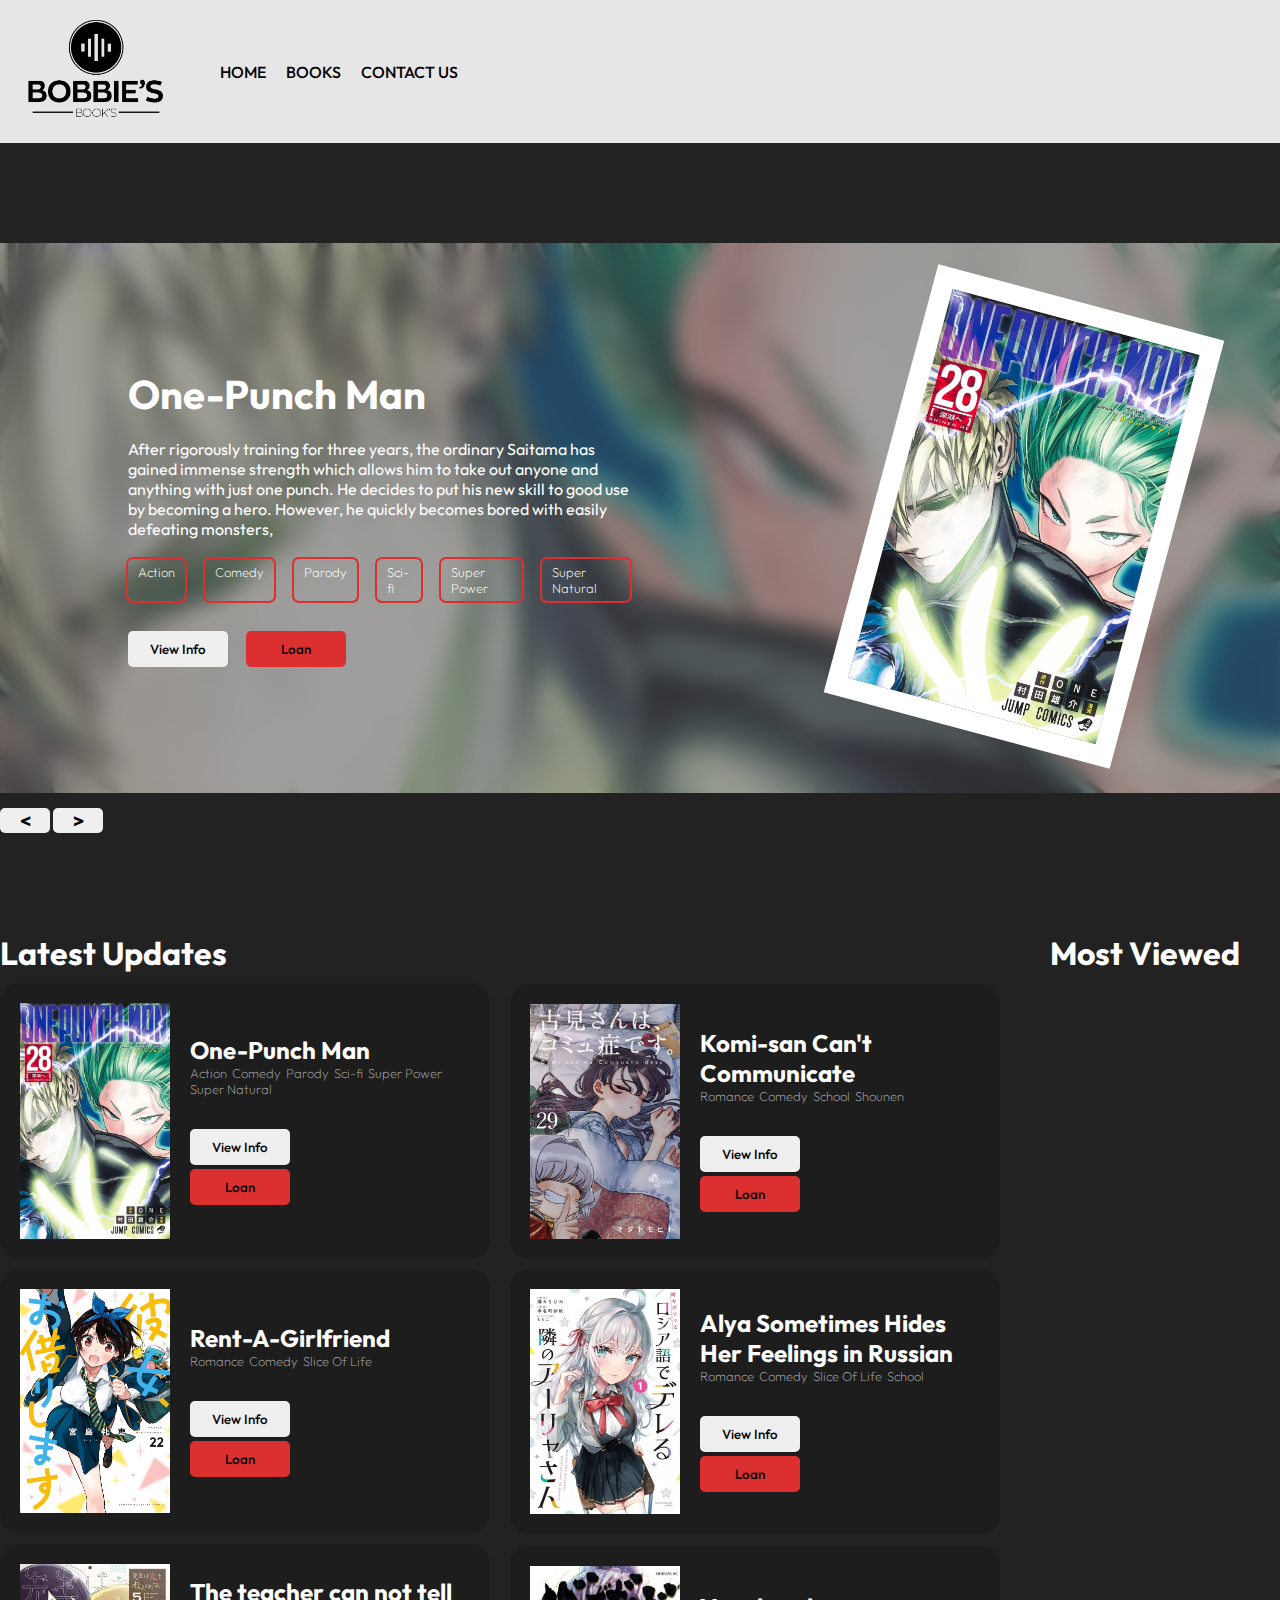
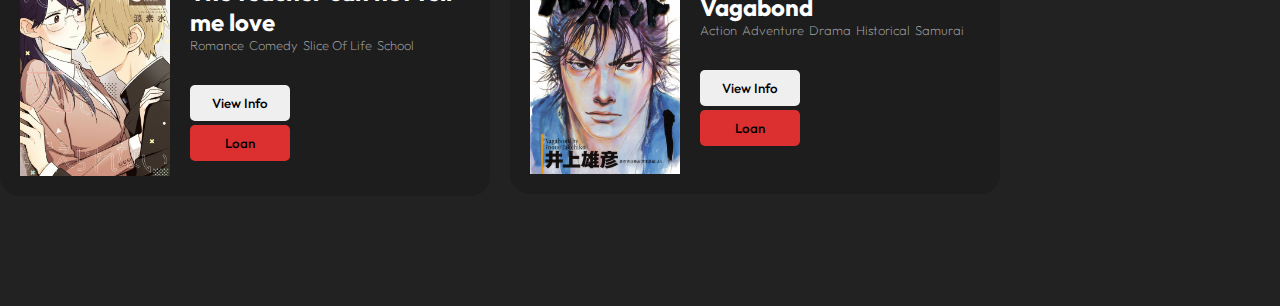
==== pages/index.html @ 61dedfcd "Mweheh3ew" ====
<!DOCTYPE html>
<html lang="en">
	<head>
		<meta charset="UTF-8" />
		<meta name="viewport" content="width=device-width, initial-scale=1.0" />
		<link rel="stylesheet" href="../css/general.css" />
		<link rel="stylesheet" href="../css/styles.css" />

		<title>Bobbie's Book's</title>
	</head>
	<body>
		<nav class="navbar">
			<div class="wrapper">
				<div class="nav__content">
					<div class="logo">
						<a href="">
							<img src="../Public/Images/Logo.png" alt="" />
						</a>
					</div>
					<ul class="nav__links">
						<li class="nav__link"><a href="">HOME</a></li>
						<li class="nav__link"><a href="">BOOKS</a></li>
						<li class="nav__link"><a href="">CONTACT US</a></li>
					</ul>
				</div>
			</div>
		</nav>

		<section class="banner container">
			<div class="wrapper">
				<div class="banner__content">
					<div class="preview">
						<div class="banner__book__desc">
							<h1></h1>
							<p></p>
							<ul class="tags">
								<li class="tag"></li>
								<li class="tag">y</li>
								<li class="tag"></li>
								<li class="tag"></li>
								<li class="tag"></li>
								<li class="tag"></li>
							</ul>
							<a class="id__link" href=""
								><button class="preview__button">View Info</button></a
							>
							<a href=""><button class="preview__button loan">Loan</button></a>
						</div>
						<div class="banner__img">
							<img src="../Public/Images/OPM.jpg" alt="" />
						</div>
					</div>
				</div>
				<div class="buttons">
					<button id="prevButton"><</button>
					<button id="nextButton">></button>
				</div>
			</div>
		</section>

		<section class="main container">
			<div class="wrapper">
				<div class="main__content">
					<div class="latest__update">
						<div class="latest__header">
							<h1>Latest Updates</h1>
						</div>
						<div class="book__container"></div>
					</div>
					<div class="most__viewed">
						<div class="viewed__header">
							<h1>Most Viewed</h1>
						</div>
					</div>
				</div>
			</div>
		</section>
		<script src="../script/script.js"></script>
		<script src="../script/books.js"></script>
	</body>
</html>
---- css/general.css ----
@import url("https://fonts.googleapis.com/css2?family=Outfit:wght@100;200;300;400;500;700;900&display=swap");

*,
*::after,
*::before {
	margin: 0;
	padding: 0;
	box-sizing: 0;
	font-family: "Outfit";
	font-weight: 400;
}

html {
	scroll-behavior: smooth;
	background-color: rgb(34, 34, 34);
}

img {
	width: 100%;
}

nav {
	background-color: rgb(230, 230, 230);
	padding: 20px;
}

a {
	text-decoration: none;
	color: black;
	font-weight: 500;
	transition: all 0.2s ease;
	text-decoration: underline 2px solid transparent;
}

a:hover {
	text-decoration: underline 2px solid rgb(220, 48, 48);
}

.container {
	max-width: 1920px;
	height: 100%;
	margin: 0 auto;
}

.wrapper {
	max-width: 1620px;
	height: 100%;
	margin: 0 auto;
}

.nav__content {
	display: flex;
	align-items: center;
}

.logo {
	max-width: 150px;
	margin-right: 50px;
}

.logo img {
	width: 100%;
}

.nav__links {
	list-style: none;
	display: flex;
}

.nav__link {
	margin-right: 20px;
	font-size: 16px;
}
---- css/styles.css ----
.banner {
	margin-top: 100px;
}

.preview {
	position: relative;
	display: flex;
	align-items: center;
	justify-content: space-around;
	overflow: hidden;
	height: 550px;
	background-size: cover;
	background-position: center center;
	position: relative;
}

.preview::before {
	content: "";
	position: absolute;
	top: 0;
	left: 0;
	width: 100%;
	height: 100%;
	background-image: inherit;
	background-size: cover;
	background-position: center center;
	filter: blur(10px);
	z-index: 1;
}

.preview::after {
	content: "";
	position: absolute;
	top: 0;
	left: 0;
	width: 100%;
	height: 100%;
	background-color: rgba(
		69,
		69,
		69,
		0.512
	); /* Adjust the color and opacity as needed */

	z-index: 1;
}

.banner__img {
	max-width: 20%;
	z-index: 2;
}

.banner__img img {
	width: 100%;
	rotate: 15deg;
	outline: 20px solid white;
	z-index: 1;
}

.banner__book__desc {
	position: relative;
	max-width: 40%;
	color: white;
	z-index: 2;
}

.banner__book__desc h1 {
	font-size: 40px;
	margin-bottom: 20px;
	font-weight: 700;
}

.banner__book__desc p {
	font-size: 16px;
	margin-bottom: 20px;
}

.tags {
	display: flex;
	list-style: none;
}

.tag {
	margin: 0px 10px;
	outline: 2px solid rgb(220, 48, 48);
	padding: 5px 10px;
	border-radius: 5px;
	font-weight: 200;
	font-size: 13px;
}

.tag:first-child {
	margin-left: 0px;
}

.preview__button {
	margin-top: 30px;
	margin-right: 15px;
	border: none;
	padding: 10px 20px;
	width: 100px;
	cursor: pointer;
	border-radius: 5px;
	font-weight: 500;
}

.loan {
	background-color: rgb(220, 48, 48);
}

.buttons button {
	font-size: 20px;
	font-weight: 700;
	width: 50px;
	border-radius: 5px;
	text-align: center;
	border: none;
}

.buttons button {
	margin-top: 15px;
	transition: all 0.2s ease-in-out;
	cursor: pointer;
}

.buttons button:hover {
	background-color: rgb(220, 48, 48);
}

.main {
	margin: 100px 0;
}

.main__content {
	display: flex;
}

.latest__update {
	width: 1000px;
	margin-right: 50px;
}

.latest__header h1 {
	color: white;
	font-weight: 700;
	font-size: 32px;
	margin-bottom: 10px;
}

.book__container {
	display: flex;
	flex-wrap: wrap;
	align-items: center;
	justify-content: space-between;
}
.book__box {
	display: flex;
	align-items: center;
	justify-content: center;
	background-color: rgb(29, 29, 29);
	padding: 20px;
	border-radius: 20px;
	color: white;
	margin-bottom: 10px;
	width: 450px;
	justify-content: flex-start;
}

.book__box li {
	outline: none;
	padding: 0;
	margin: 0;
	margin-right: 5px;
	color: rgb(167, 167, 167);
}

.book__desc h2 {
	font-weight: 700;
}

.book__box ul {
	display: flex;
	flex-wrap: wrap;
}

.book__box img {
	max-width: 150px;
	margin-right: 20px;
}

.book__button {
	display: flex;
	flex-direction: column;
	margin-top: 30px;
}

.book__button button {
	margin: 2px 0;
}

.viewed__header h1 {
	color: white;
	font-weight: 700;
	font-size: 32px;
	margin-bottom: 10px;
}

.book__content {
	display: flex;
	align-items: center;
	justify-content: center;
	color: white;
	margin: 80px 0;
	background-color: rgb(29, 29, 29);
	padding: 30px;
	border-radius: 10px;
}

.book__content img {
	max-width: 450px;
	margin-right: 20px;
}

.book__text {
	max-width: 500px;
}

.book__text h2 {
	font-weight: 700;
	font-size: 50px;
	margin-bottom: 5px;
}

.book__text ul {
	list-style: none;
	display: flex;
	margin-bottom: 20px;
}

.book__text li {
	margin-right: 10px;
	color: rgb(195, 193, 193);
	font-weight: 200;
	font-style: italic;
}

.book__text li:last-child {
	margin-right: 0px;
}

.book__text p {
	font-weight: 300;
}
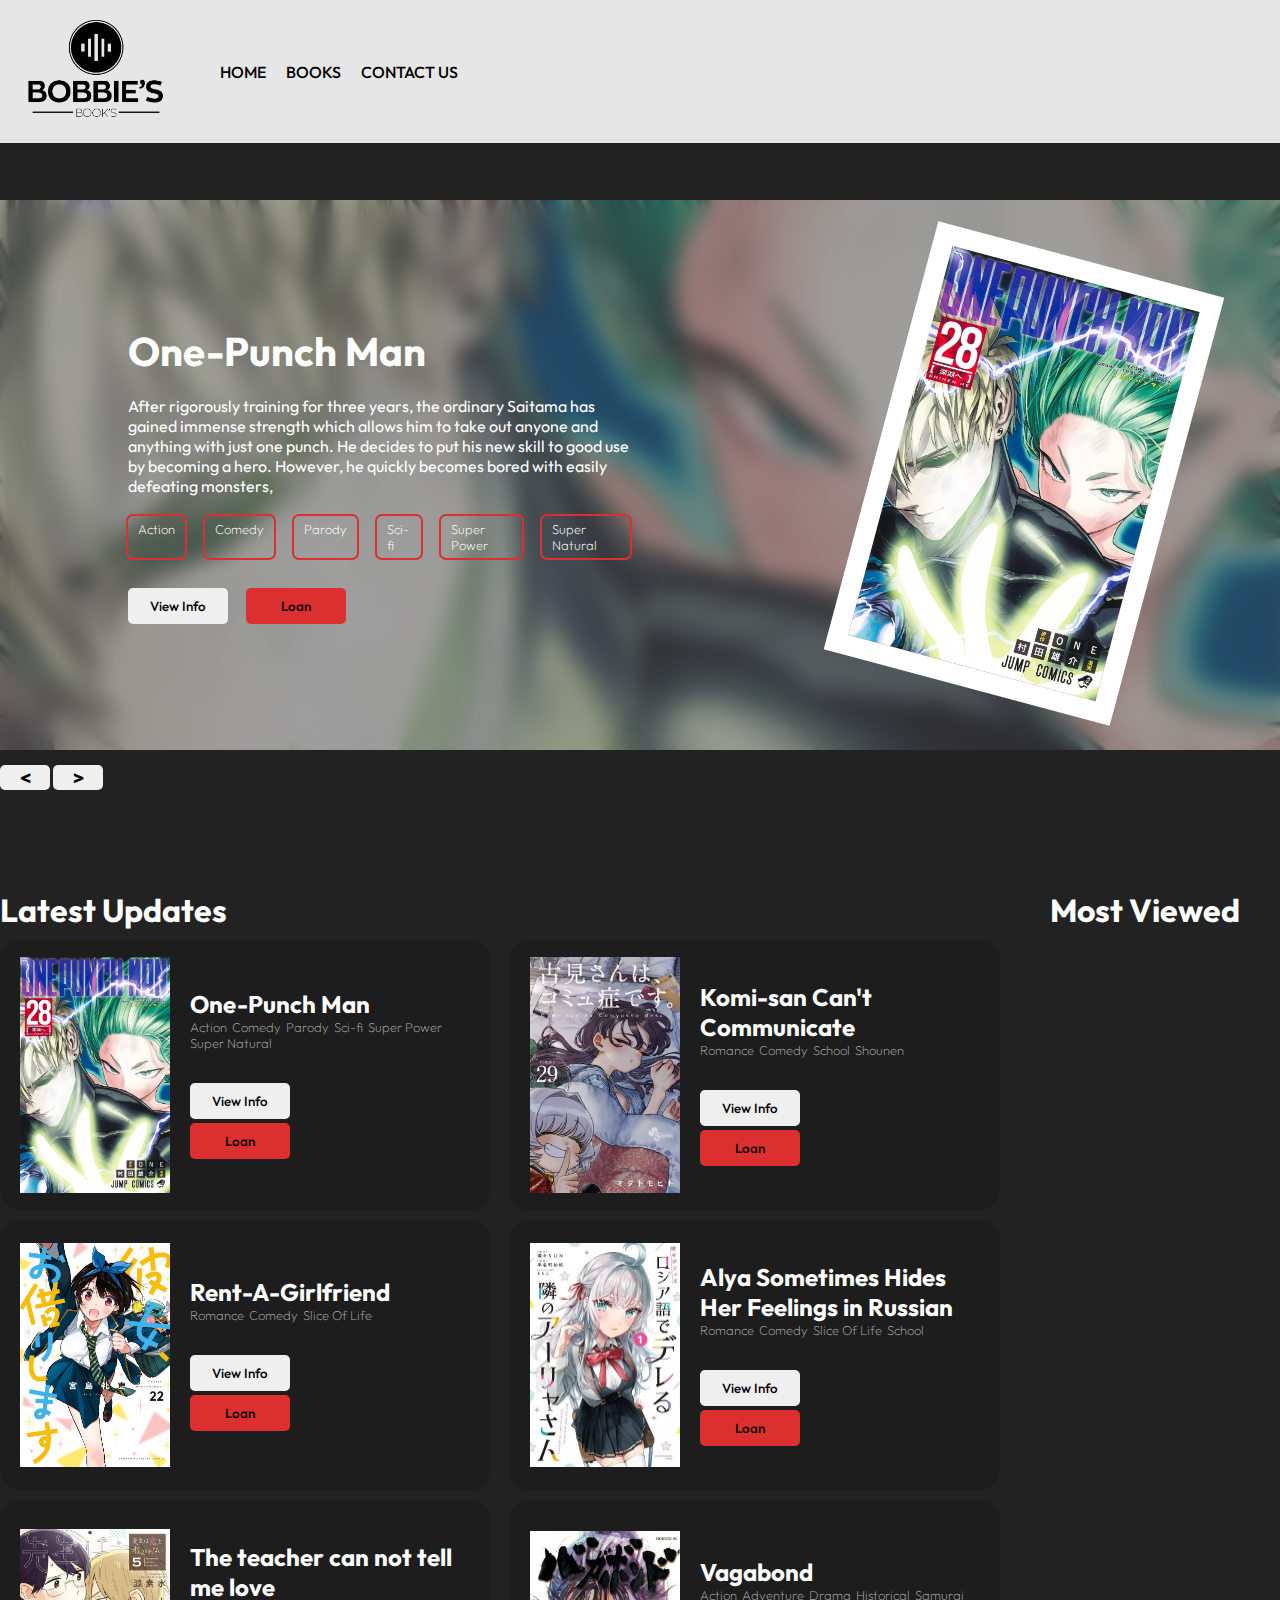
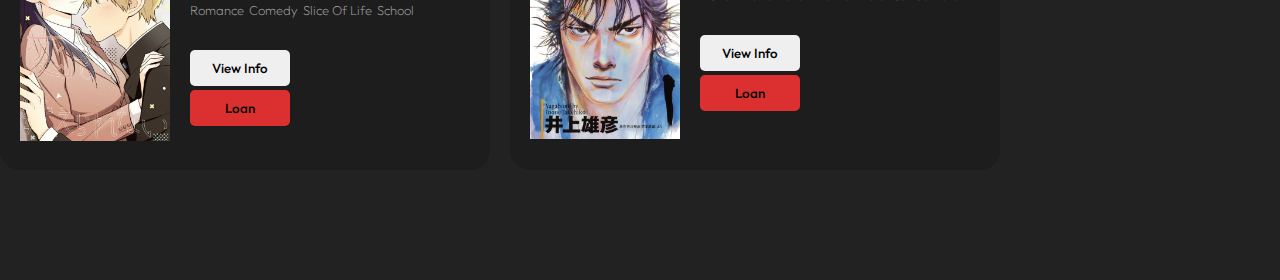
==== commit fc00f6ae: "asdasd" ====
--- a/pages/index.html
+++ b/pages/index.html
@@ -19,7 +19,7 @@
 					</div>
 					<ul class="nav__links">
 						<li class="nav__link"><a href="">HOME</a></li>
-						<li class="nav__link"><a href="">BOOKS</a></li>
+						<li class="nav__link"><a href="#books">BOOKS</a></li>
 						<li class="nav__link"><a href="">CONTACT US</a></li>
 					</ul>
 				</div>
@@ -61,7 +61,7 @@
 		<section class="main container">
 			<div class="wrapper">
 				<div class="main__content">
-					<div class="latest__update">
+					<div class="latest__update" id="books">
 						<div class="latest__header">
 							<h1>Latest Updates</h1>
 						</div>
--- a/css/general.css
+++ b/css/general.css
@@ -22,6 +22,11 @@
 nav {
 	background-color: rgb(230, 230, 230);
 	padding: 20px;
+	position: fixed;
+	z-index: 1000;
+	top: 0;
+	left: 0;
+	width: 100%;
 }
 
 a {
--- a/css/styles.css
+++ b/css/styles.css
@@ -1,5 +1,5 @@
 .banner {
-	margin-top: 100px;
+	margin-top: 200px;
 }
 
 .preview {
@@ -12,6 +12,7 @@
 	background-size: cover;
 	background-position: center center;
 	position: relative;
+	transition: background-image 0.5s ease-in-out;
 }
 
 .preview::before {
@@ -48,6 +49,7 @@
 .banner__img {
 	max-width: 20%;
 	z-index: 2;
+	transition: transform 0.5s ease, opacity 0.5s ease;
 }
 
 .banner__img img {
@@ -102,10 +104,26 @@
 	cursor: pointer;
 	border-radius: 5px;
 	font-weight: 500;
+	outline: 2px solid transparent;
+	transition: all 0.3s ease;
+}
+
+.preview__button:hover {
+	background-color: transparent;
+	outline: 2px solid white;
+	color: white;
 }
 
 .loan {
 	background-color: rgb(220, 48, 48);
+	outline: 2px solid transparent;
+	transition: all 0.3s ease;
+}
+
+.loan:hover {
+	background-color: transparent;
+	outline: 2px solid rgb(220, 48, 48);
+	color: rgb(220, 48, 48);
 }
 
 .buttons button {
@@ -163,6 +181,7 @@
 	color: white;
 	margin-bottom: 10px;
 	width: 450px;
+	height: 230px;
 	justify-content: flex-start;
 }
 
@@ -251,3 +270,7 @@
 .book__text p {
 	font-weight: 300;
 }
+
+.book {
+	margin-top: 200px;
+}
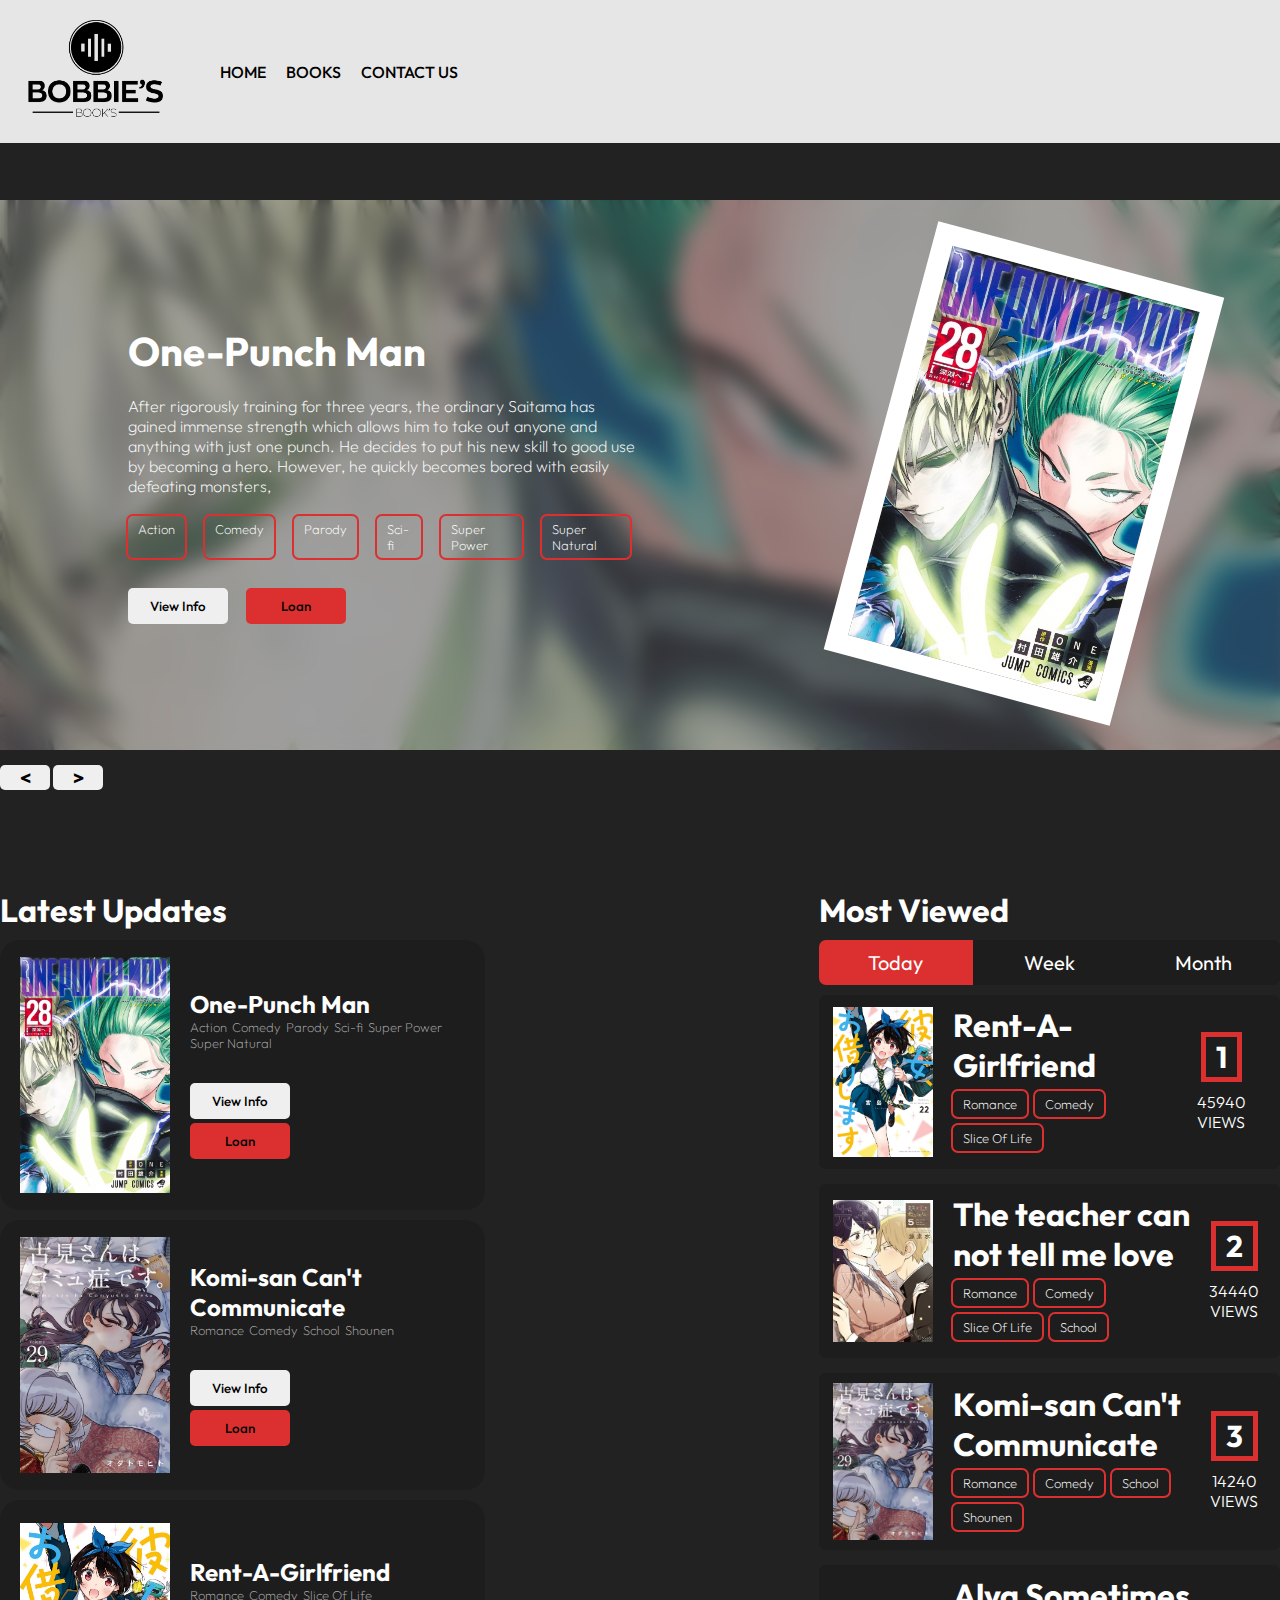
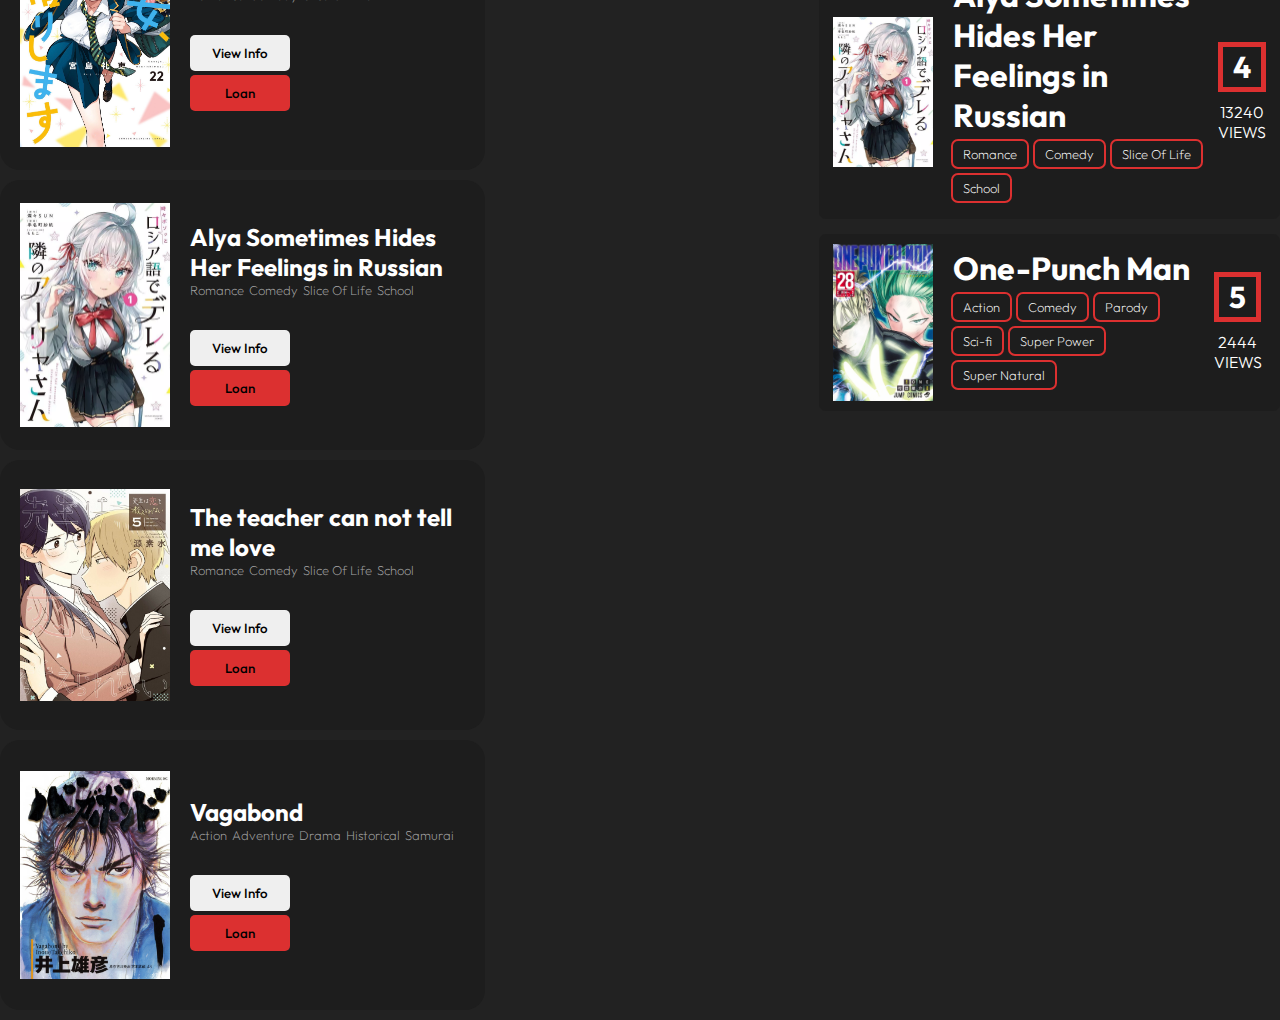
==== commit 608ce7e5: "asd" ====
--- a/pages/index.html
+++ b/pages/index.html
@@ -1,81 +1,105 @@
 <!DOCTYPE html>
 <html lang="en">
-	<head>
-		<meta charset="UTF-8" />
-		<meta name="viewport" content="width=device-width, initial-scale=1.0" />
-		<link rel="stylesheet" href="../css/general.css" />
-		<link rel="stylesheet" href="../css/styles.css" />
+  <head>
+    <meta charset="UTF-8" />
+    <meta name="viewport" content="width=device-width, initial-scale=1.0" />
+    <link rel="stylesheet" href="../css/general.css" />
+    <link rel="stylesheet" href="../css/styles.css" />
 
-		<title>Bobbie's Book's</title>
-	</head>
-	<body>
-		<nav class="navbar">
-			<div class="wrapper">
-				<div class="nav__content">
-					<div class="logo">
-						<a href="">
-							<img src="../Public/Images/Logo.png" alt="" />
-						</a>
-					</div>
-					<ul class="nav__links">
-						<li class="nav__link"><a href="">HOME</a></li>
-						<li class="nav__link"><a href="#books">BOOKS</a></li>
-						<li class="nav__link"><a href="">CONTACT US</a></li>
-					</ul>
-				</div>
-			</div>
-		</nav>
+    <title>Bobbie's Book's</title>
+  </head>
+  <body>
+    <nav class="navbar">
+      <div class="wrapper">
+        <div class="nav__content">
+          <div class="logo">
+            <a href="">
+              <img src="../Public/Images/Logo.png" alt="" />
+            </a>
+          </div>
+          <ul class="nav__links">
+            <li class="nav__link"><a href="">HOME</a></li>
+            <li class="nav__link"><a href="#books">BOOKS</a></li>
+            <li class="nav__link"><a href="">CONTACT US</a></li>
+          </ul>
+        </div>
+      </div>
+    </nav>
 
-		<section class="banner container">
-			<div class="wrapper">
-				<div class="banner__content">
-					<div class="preview">
-						<div class="banner__book__desc">
-							<h1></h1>
-							<p></p>
-							<ul class="tags">
-								<li class="tag"></li>
-								<li class="tag">y</li>
-								<li class="tag"></li>
-								<li class="tag"></li>
-								<li class="tag"></li>
-								<li class="tag"></li>
-							</ul>
-							<a class="id__link" href=""
-								><button class="preview__button">View Info</button></a
-							>
-							<a href=""><button class="preview__button loan">Loan</button></a>
-						</div>
-						<div class="banner__img">
-							<img src="../Public/Images/OPM.jpg" alt="" />
-						</div>
-					</div>
-				</div>
-				<div class="buttons">
-					<button id="prevButton"><</button>
-					<button id="nextButton">></button>
-				</div>
-			</div>
-		</section>
+    <section class="banner container">
+      <div class="wrapper">
+        <div class="banner__content">
+          <div class="preview">
+            <div class="banner__book__desc">
+              <h1></h1>
+              <p></p>
+              <ul class="tags">
+                <li class="tag"></li>
+                <li class="tag">y</li>
+                <li class="tag"></li>
+                <li class="tag"></li>
+                <li class="tag"></li>
+                <li class="tag"></li>
+              </ul>
+              <a class="id__link" href=""
+                ><button class="preview__button">View Info</button></a
+              >
+              <a href=""><button class="preview__button loan">Loan</button></a>
+            </div>
+            <div class="banner__img">
+              <img src="../Public/Images/OPM.jpg" alt="" />
+            </div>
+          </div>
+        </div>
+        <div class="buttons">
+          <button id="prevButton"><</button>
+          <button id="nextButton">></button>
+        </div>
+      </div>
+    </section>
 
-		<section class="main container">
-			<div class="wrapper">
-				<div class="main__content">
-					<div class="latest__update" id="books">
-						<div class="latest__header">
-							<h1>Latest Updates</h1>
-						</div>
-						<div class="book__container"></div>
-					</div>
-					<div class="most__viewed">
-						<div class="viewed__header">
-							<h1>Most Viewed</h1>
-						</div>
-					</div>
-				</div>
-			</div>
-		</section>
-		<script src="../script/script.js"></script>
-		<script src="../script/books.js"></script>
-	</body>
+    <section class="main container">
+      <div class="wrapper">
+        <div class="main__content">
+          <div class="latest__update" id="books">
+            <div class="latest__header">
+              <h1>Latest Updates</h1>
+            </div>
+            <div class="book__container"></div>
+          </div>
+          <div class="most__viewed">
+            <div class="viewed__header">
+              <h1>Most Viewed</h1>
+            </div>
+            <div class="tab">
+              <button class="tablinks active">Today</button>
+              <button class="tablinks">Week</button>
+              <button class="tablinks">Month</button>
+            </div>
+            <div class="most__viewed__container">
+              <div class="most__viewed__box">
+                <div class="most__viewed__book">
+                  <img src="../Public/Images/OPM.jpg" alt="" />
+                  <div class="most__viewed__desc">
+                    <h1>One-Punch Man</h1>
+                    <ul class="tags">
+                      <li class="tag">Action</li>
+                      <li class="tag">Comedy</li>
+                      <li class="tag">Super Power</li>
+                    </ul>
+                  </div>
+                </div>
+                <div class="most__viewed__ranking">
+                  <h3>1</h3>
+                  <p>20,440 VIEWS</p>
+                </div>
+              </div>
+            </div>
+          </div>
+        </div>
+      </div>
+    </section>
+    <script src="../script/script.js"></script>
+    <script src="../script/books.js"></script>
+  </body>
 </html>
--- a/css/styles.css
+++ b/css/styles.css
@@ -1,276 +1,371 @@
 .banner {
-	margin-top: 200px;
+  margin-top: 200px;
 }
 
 .preview {
-	position: relative;
-	display: flex;
-	align-items: center;
-	justify-content: space-around;
-	overflow: hidden;
-	height: 550px;
-	background-size: cover;
-	background-position: center center;
-	position: relative;
-	transition: background-image 0.5s ease-in-out;
+  position: relative;
+  display: flex;
+  align-items: center;
+  justify-content: space-around;
+  overflow: hidden;
+  height: 550px;
+  background-size: cover;
+  background-position: center center;
+  position: relative;
+  transition: background-image 0.5s ease-in-out;
 }
 
 .preview::before {
-	content: "";
-	position: absolute;
-	top: 0;
-	left: 0;
-	width: 100%;
-	height: 100%;
-	background-image: inherit;
-	background-size: cover;
-	background-position: center center;
-	filter: blur(10px);
-	z-index: 1;
+  content: "";
+  position: absolute;
+  top: 0;
+  left: 0;
+  width: 100%;
+  height: 100%;
+  background-image: inherit;
+  background-size: cover;
+  background-position: center center;
+  filter: blur(10px);
+  z-index: 1;
 }
 
 .preview::after {
-	content: "";
-	position: absolute;
-	top: 0;
-	left: 0;
-	width: 100%;
-	height: 100%;
-	background-color: rgba(
-		69,
-		69,
-		69,
-		0.512
-	); /* Adjust the color and opacity as needed */
-
-	z-index: 1;
+  content: "";
+  position: absolute;
+  top: 0;
+  left: 0;
+  width: 100%;
+  height: 100%;
+  background-color: rgba(
+    69,
+    69,
+    69,
+    0.512
+  ); /* Adjust the color and opacity as needed */
+
+  z-index: 1;
 }
 
 .banner__img {
-	max-width: 20%;
-	z-index: 2;
-	transition: transform 0.5s ease, opacity 0.5s ease;
+  max-width: 20%;
+  z-index: 2;
+  transition: transform 0.5s ease, opacity 0.5s ease;
 }
 
 .banner__img img {
-	width: 100%;
-	rotate: 15deg;
-	outline: 20px solid white;
-	z-index: 1;
+  width: 100%;
+  rotate: 15deg;
+  outline: 20px solid white;
+  z-index: 1;
 }
 
 .banner__book__desc {
-	position: relative;
-	max-width: 40%;
-	color: white;
-	z-index: 2;
+  position: relative;
+  max-width: 40%;
+  color: white;
+  z-index: 2;
 }
 
 .banner__book__desc h1 {
-	font-size: 40px;
-	margin-bottom: 20px;
-	font-weight: 700;
+  font-size: 40px;
+  margin-bottom: 20px;
+  font-weight: 700;
 }
 
 .banner__book__desc p {
-	font-size: 16px;
-	margin-bottom: 20px;
+  font-size: 16px;
+  margin-bottom: 20px;
+  font-weight: 200;
 }
 
 .tags {
-	display: flex;
-	list-style: none;
+  display: flex;
+  list-style: none;
 }
 
 .tag {
-	margin: 0px 10px;
-	outline: 2px solid rgb(220, 48, 48);
-	padding: 5px 10px;
-	border-radius: 5px;
-	font-weight: 200;
-	font-size: 13px;
+  margin: 0px 10px;
+  outline: 2px solid rgb(220, 48, 48);
+  padding: 5px 10px;
+  border-radius: 5px;
+  font-weight: 200;
+  font-size: 13px;
 }
 
 .tag:first-child {
-	margin-left: 0px;
+  margin-left: 0px;
 }
 
 .preview__button {
-	margin-top: 30px;
-	margin-right: 15px;
-	border: none;
-	padding: 10px 20px;
-	width: 100px;
-	cursor: pointer;
-	border-radius: 5px;
-	font-weight: 500;
-	outline: 2px solid transparent;
-	transition: all 0.3s ease;
+  margin-top: 30px;
+  margin-right: 15px;
+  border: none;
+  padding: 10px 20px;
+  width: 100px;
+  cursor: pointer;
+  border-radius: 5px;
+  font-weight: 500;
+  outline: 2px solid transparent;
+  transition: all 0.3s ease;
 }
 
 .preview__button:hover {
-	background-color: transparent;
-	outline: 2px solid white;
-	color: white;
+  background-color: transparent;
+  outline: 2px solid white;
+  color: white;
 }
 
 .loan {
-	background-color: rgb(220, 48, 48);
-	outline: 2px solid transparent;
-	transition: all 0.3s ease;
+  background-color: rgb(220, 48, 48);
+  outline: 2px solid transparent;
+  transition: all 0.3s ease;
 }
 
 .loan:hover {
-	background-color: transparent;
-	outline: 2px solid rgb(220, 48, 48);
-	color: rgb(220, 48, 48);
+  background-color: transparent;
+  outline: 2px solid rgb(220, 48, 48);
+  color: rgb(220, 48, 48);
 }
 
 .buttons button {
-	font-size: 20px;
-	font-weight: 700;
-	width: 50px;
-	border-radius: 5px;
-	text-align: center;
-	border: none;
+  font-size: 20px;
+  font-weight: 700;
+  width: 50px;
+  border-radius: 5px;
+  text-align: center;
+  border: none;
 }
 
 .buttons button {
-	margin-top: 15px;
-	transition: all 0.2s ease-in-out;
-	cursor: pointer;
+  margin-top: 15px;
+  transition: all 0.2s ease-in-out;
+  cursor: pointer;
 }
 
 .buttons button:hover {
-	background-color: rgb(220, 48, 48);
+  background-color: rgb(220, 48, 48);
 }
 
 .main {
-	margin: 100px 0;
+  margin-top: 100px;
 }
 
 .main__content {
-	display: flex;
+  display: flex;
+  justify-content: center;
 }
 
 .latest__update {
-	width: 1000px;
-	margin-right: 50px;
+  width: 1000px;
+  margin-right: 50px;
+}
+
+.most__viewed {
+  width: 600px;
 }
 
 .latest__header h1 {
-	color: white;
-	font-weight: 700;
-	font-size: 32px;
-	margin-bottom: 10px;
+  color: white;
+  font-weight: 700;
+  font-size: 32px;
+  margin-bottom: 10px;
 }
 
 .book__container {
-	display: flex;
-	flex-wrap: wrap;
-	align-items: center;
-	justify-content: space-between;
-}
+  display: flex;
+  flex-wrap: wrap;
+  align-items: center;
+  justify-content: space-between;
+}
+
+.tab {
+  display: flex;
+  justify-content: center;
+  align-items: center;
+  margin-bottom: 10px;
+}
+.tablinks {
+  width: 100%;
+  border: none;
+  font-size: 20px;
+  padding: 10px 20px;
+  background-color: rgb(29, 29, 29);
+  color: white;
+  cursor: pointer;
+}
+
+.tablinks.active {
+  background-color: rgb(220, 48, 48);
+}
+
+.tablinks:first-child {
+  border-top-left-radius: 7px;
+  border-bottom-left-radius: 7px;
+}
+
+.tablinks:last-child {
+  border-top-right-radius: 7px;
+  border-bottom-right-radius: 7px;
+}
+
 .book__box {
-	display: flex;
-	align-items: center;
-	justify-content: center;
-	background-color: rgb(29, 29, 29);
-	padding: 20px;
-	border-radius: 20px;
-	color: white;
-	margin-bottom: 10px;
-	width: 450px;
-	height: 230px;
-	justify-content: flex-start;
+  display: flex;
+  align-items: center;
+  justify-content: center;
+  background-color: rgb(29, 29, 29);
+  padding: 20px;
+  border-radius: 20px;
+  color: white;
+  margin-bottom: 10px;
+  width: 445px;
+  height: 230px;
+  justify-content: flex-start;
 }
 
 .book__box li {
-	outline: none;
-	padding: 0;
-	margin: 0;
-	margin-right: 5px;
-	color: rgb(167, 167, 167);
+  outline: none;
+  padding: 0;
+  margin: 0;
+  margin-right: 5px;
+  color: rgb(167, 167, 167);
 }
 
 .book__desc h2 {
-	font-weight: 700;
+  font-weight: 700;
 }
 
 .book__box ul {
-	display: flex;
-	flex-wrap: wrap;
+  display: flex;
+  flex-wrap: wrap;
 }
 
 .book__box img {
-	max-width: 150px;
-	margin-right: 20px;
+  max-width: 150px;
+  margin-right: 20px;
 }
 
 .book__button {
-	display: flex;
-	flex-direction: column;
-	margin-top: 30px;
+  display: flex;
+  flex-direction: column;
+  margin-top: 30px;
 }
 
 .book__button button {
-	margin: 2px 0;
+  margin: 2px 0;
 }
 
 .viewed__header h1 {
-	color: white;
-	font-weight: 700;
-	font-size: 32px;
-	margin-bottom: 10px;
+  color: white;
+  font-weight: 700;
+  font-size: 32px;
+  margin-bottom: 10px;
 }
 
 .book__content {
-	display: flex;
-	align-items: center;
-	justify-content: center;
-	color: white;
-	margin: 80px 0;
-	background-color: rgb(29, 29, 29);
-	padding: 30px;
-	border-radius: 10px;
+  display: flex;
+  align-items: center;
+  justify-content: center;
+  color: white;
+  margin: 80px 0;
+  background-color: rgb(29, 29, 29);
+  padding: 30px;
+  border-radius: 10px;
 }
 
 .book__content img {
-	max-width: 450px;
-	margin-right: 20px;
+  max-width: 450px;
+  margin-right: 20px;
 }
 
 .book__text {
-	max-width: 500px;
+  max-width: 500px;
 }
 
 .book__text h2 {
-	font-weight: 700;
-	font-size: 50px;
-	margin-bottom: 5px;
+  font-weight: 700;
+  font-size: 50px;
+  margin-bottom: 5px;
 }
 
 .book__text ul {
-	list-style: none;
-	display: flex;
-	margin-bottom: 20px;
+  list-style: none;
+  display: flex;
+  margin-bottom: 20px;
 }
 
 .book__text li {
-	margin-right: 10px;
-	color: rgb(195, 193, 193);
-	font-weight: 200;
-	font-style: italic;
+  margin-right: 10px;
+  color: rgb(195, 193, 193);
+  font-weight: 200;
+  font-style: italic;
 }
 
 .book__text li:last-child {
-	margin-right: 0px;
+  margin-right: 0px;
 }
 
 .book__text p {
-	font-weight: 300;
+  font-weight: 300;
 }
 
 .book {
-	margin-top: 200px;
-}
+  margin-top: 200px;
+}
+
+.most__viewed__box {
+  display: flex;
+  color: white;
+  justify-content: space-between;
+  align-items: center;
+  background-color: rgb(29, 29, 29);
+  padding: 10px 14px;
+  border-radius: 7px;
+  margin-bottom: 15px;
+}
+
+.most__viewed__book {
+  display: flex;
+  align-items: center;
+  max-width: 430px;
+}
+
+.most__viewed__box img {
+  max-width: 100px;
+  margin-right: 20px;
+}
+
+.most__viewed__desc h1 {
+  font-weight: 700;
+  margin-bottom: 6px;
+}
+
+.most__viewed__desc ul {
+  display: flex;
+  flex-wrap: wrap;
+}
+
+.most__viewed__desc li {
+  margin: 0;
+  margin-right: 8px;
+  margin-bottom: 8px;
+}
+
+.most__viewed__ranking {
+  display: flex;
+  align-items: center;
+  justify-content: center;
+  flex-direction: column;
+}
+
+.most__viewed__ranking h3 {
+  font-weight: 700;
+  font-size: 30px;
+  border: 5px solid rgb(220, 48, 48);
+  padding: 1px 10px;
+  margin-bottom: 10px;
+}
+
+.most__viewed__ranking p {
+  font-weight: 300;
+  text-align: center;
+}
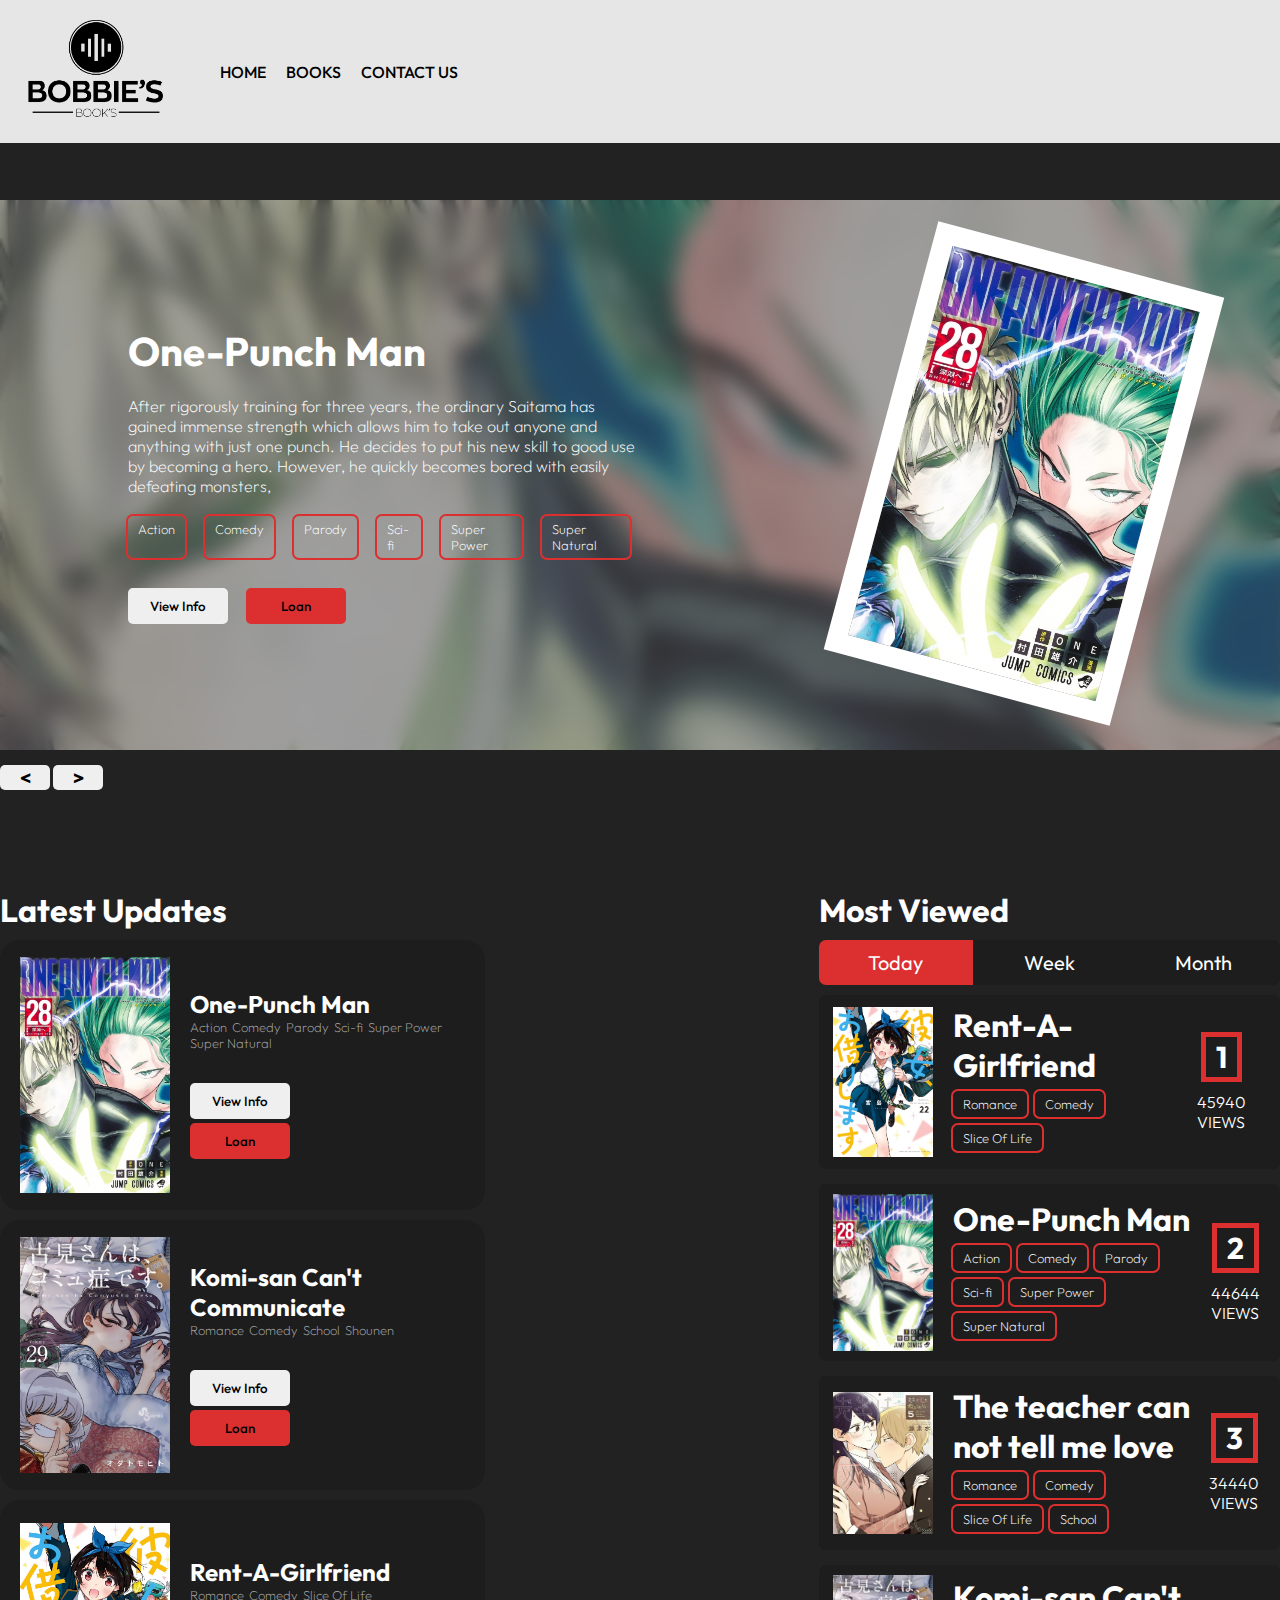
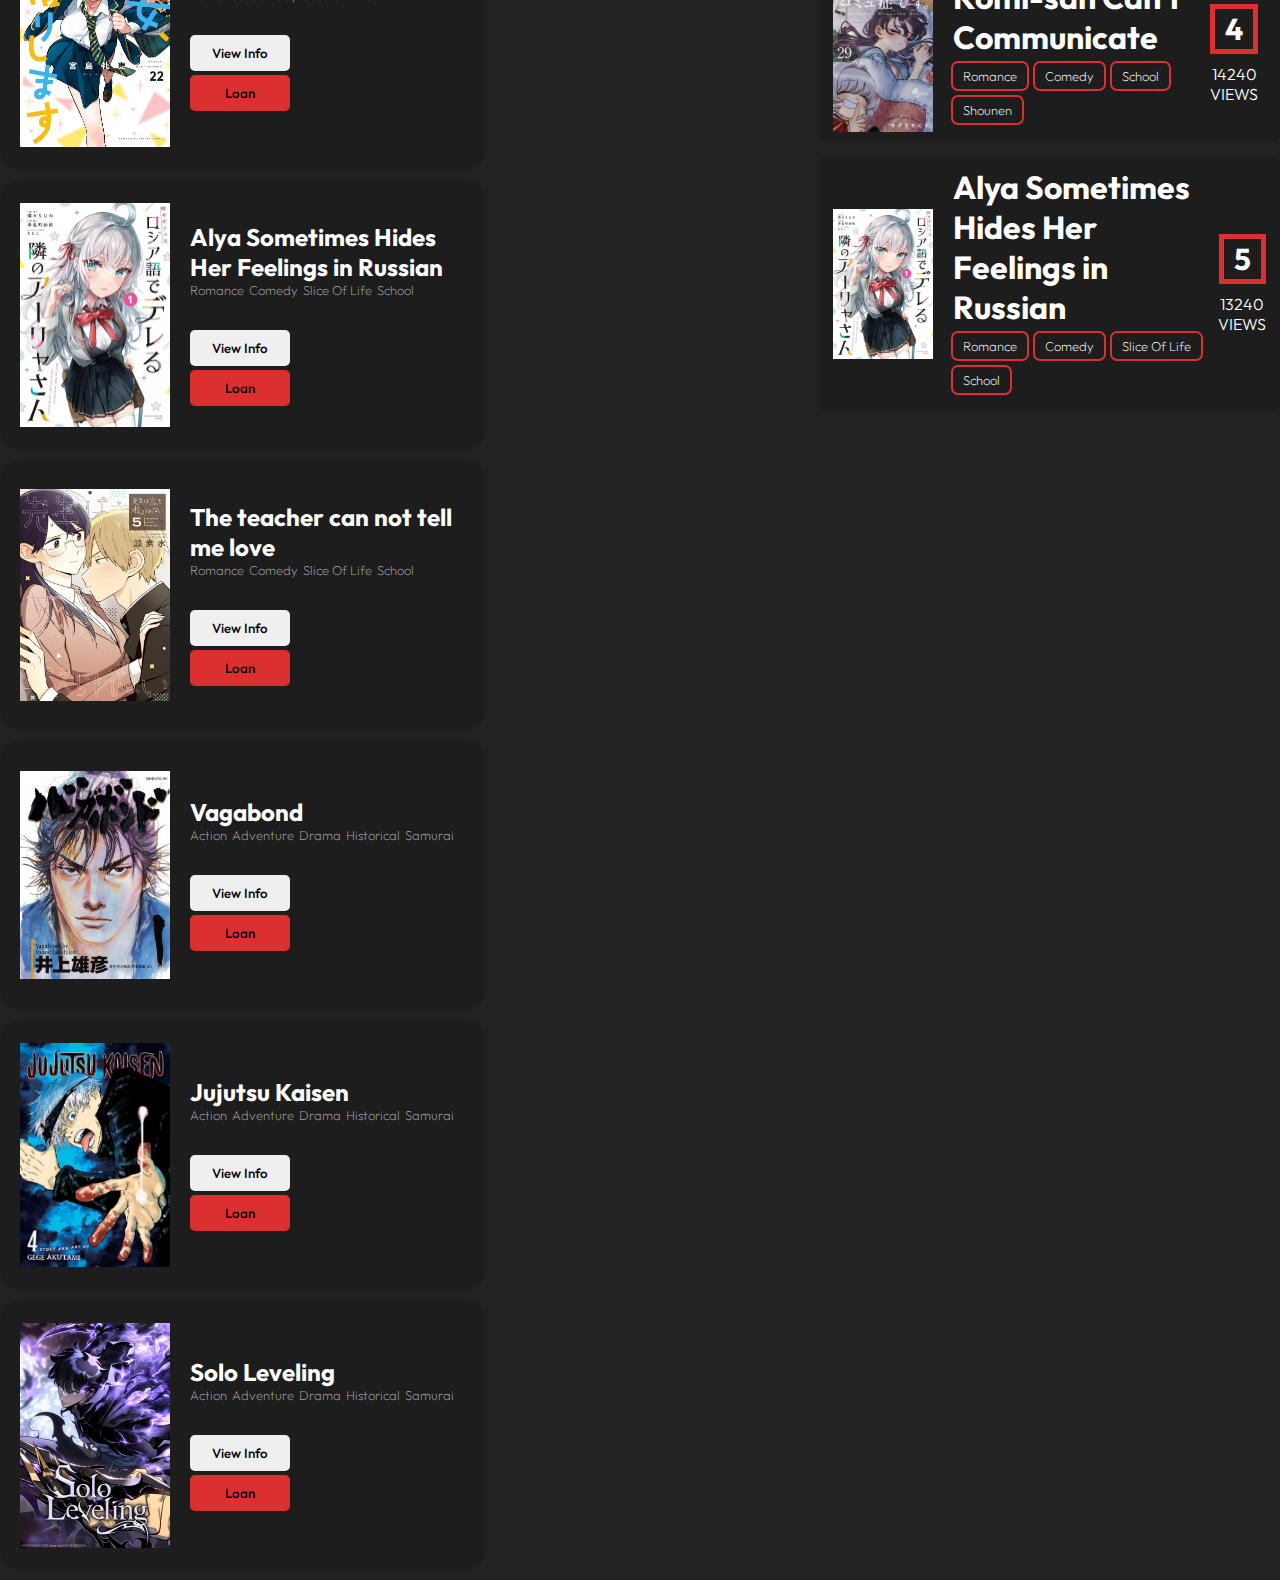
==== commit 8a322467: "asdas" ====
--- a/pages/index.html
+++ b/pages/index.html
@@ -20,7 +20,9 @@
           <ul class="nav__links">
             <li class="nav__link"><a href="">HOME</a></li>
             <li class="nav__link"><a href="#books">BOOKS</a></li>
-            <li class="nav__link"><a href="">CONTACT US</a></li>
+            <li class="nav__link">
+              <a href="../pages/contact.html">CONTACT US</a>
+            </li>
           </ul>
         </div>
       </div>
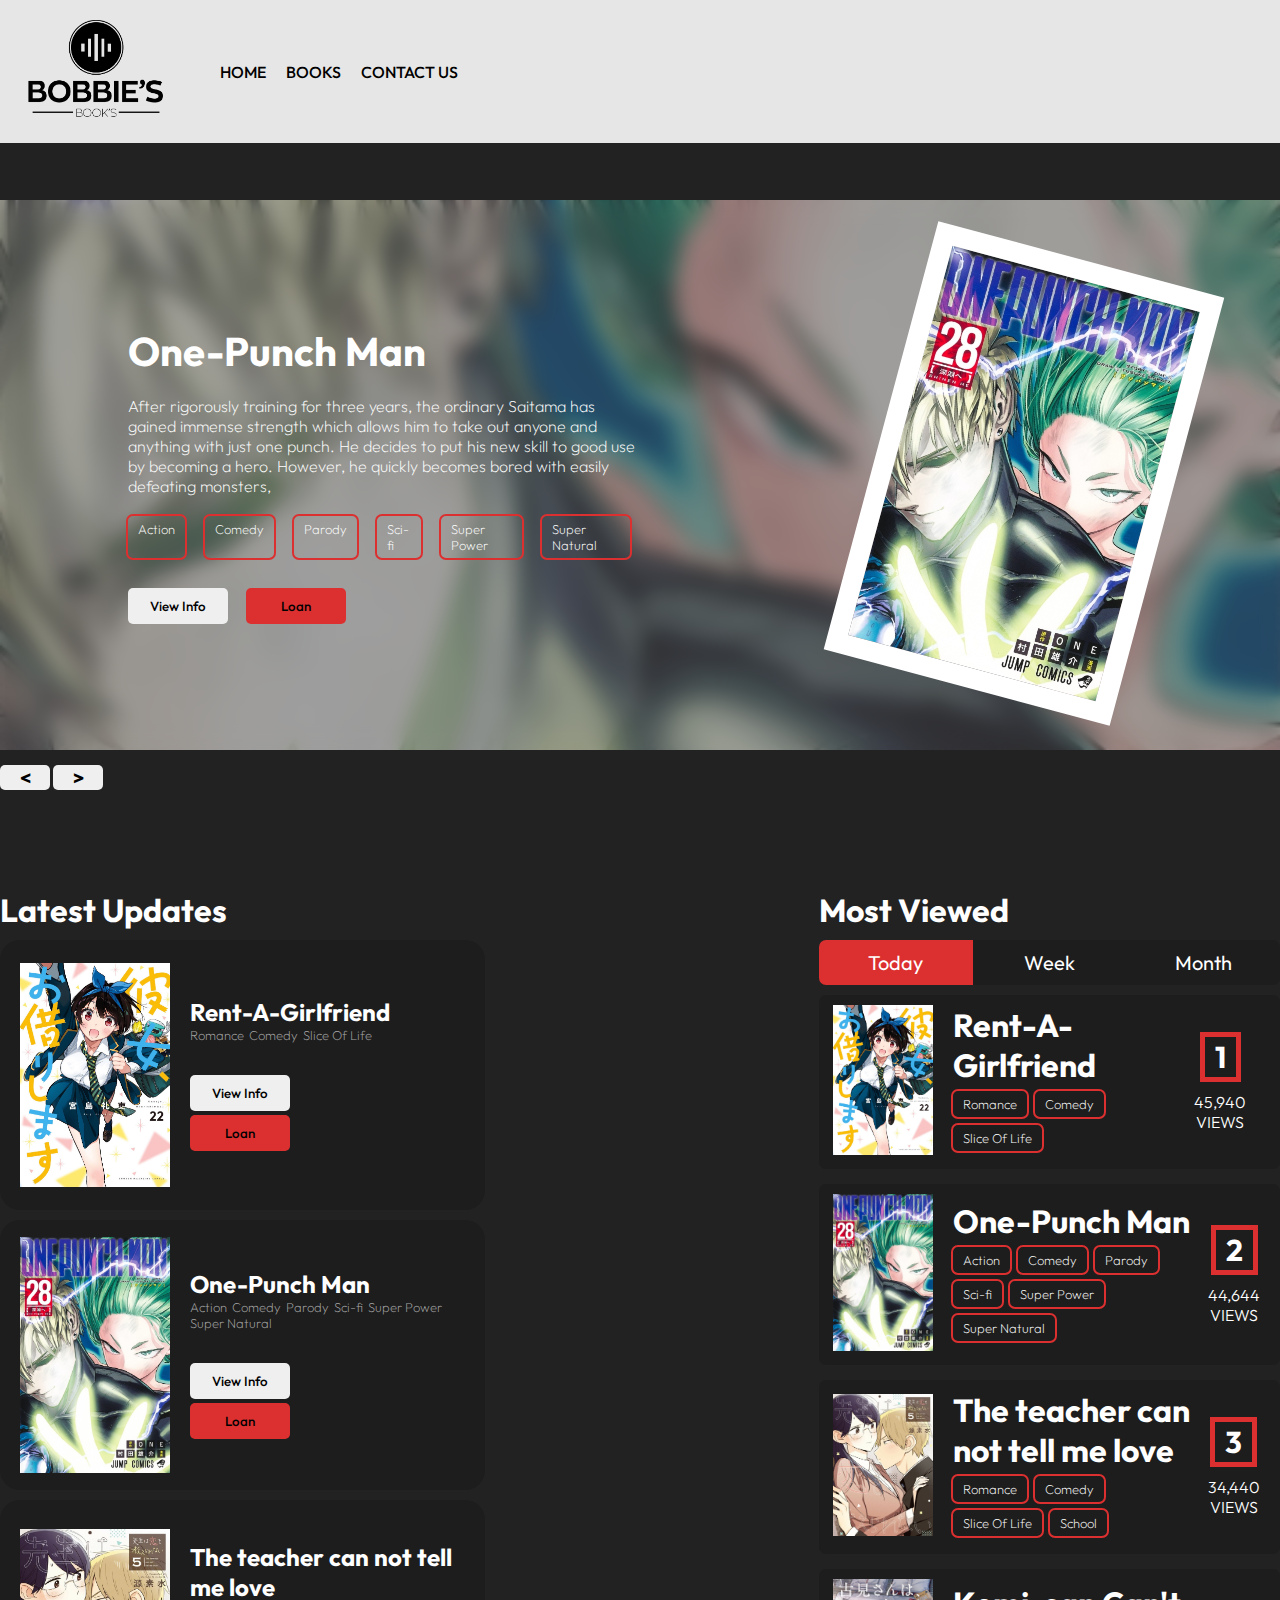
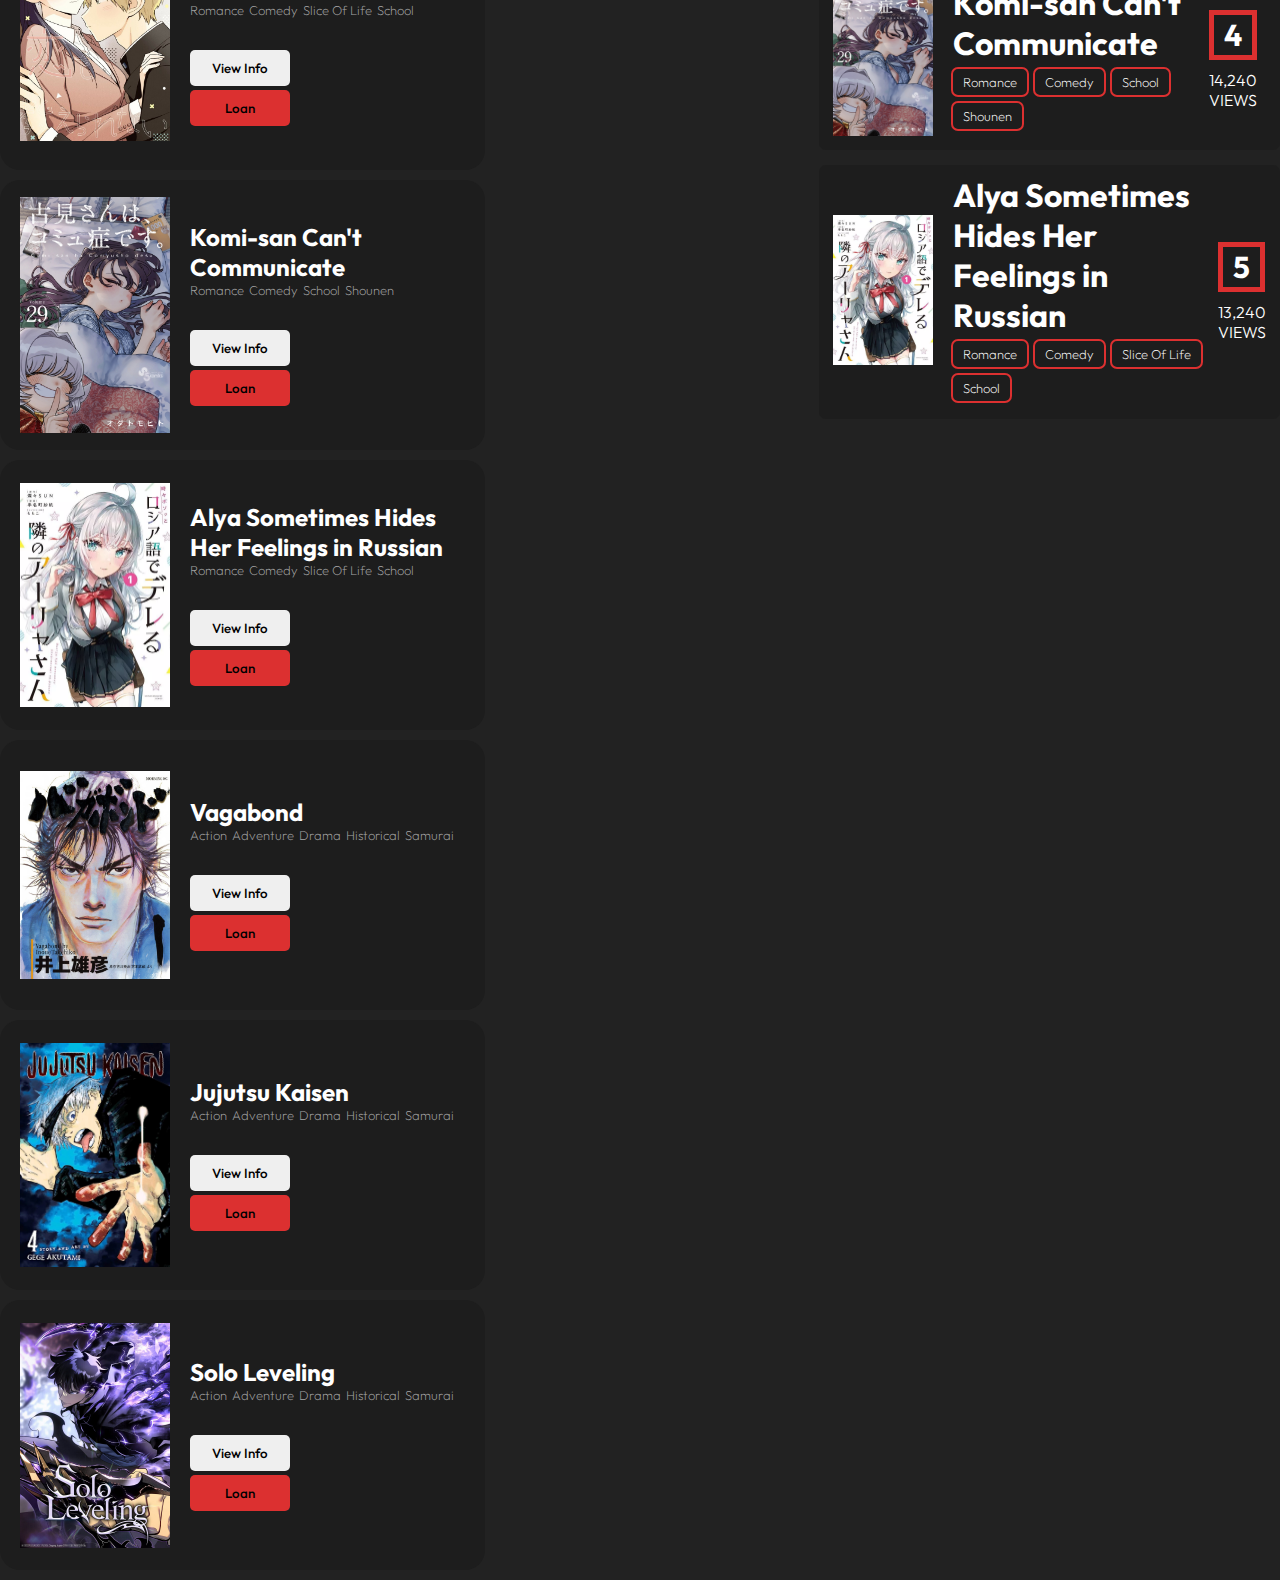
==== commit b4a7aeb1: "LEZZZZZZZZZ GOOOOOOOOOOO" ====
--- a/pages/index.html
+++ b/pages/index.html
@@ -1,107 +1,107 @@
 <!DOCTYPE html>
 <html lang="en">
-  <head>
-    <meta charset="UTF-8" />
-    <meta name="viewport" content="width=device-width, initial-scale=1.0" />
-    <link rel="stylesheet" href="../css/general.css" />
-    <link rel="stylesheet" href="../css/styles.css" />
+	<head>
+		<meta charset="UTF-8" />
+		<meta name="viewport" content="width=device-width, initial-scale=1.0" />
+		<link rel="stylesheet" href="../css/general.css" />
+		<link rel="stylesheet" href="../css/styles.css" />
 
-    <title>Bobbie's Book's</title>
-  </head>
-  <body>
-    <nav class="navbar">
-      <div class="wrapper">
-        <div class="nav__content">
-          <div class="logo">
-            <a href="">
-              <img src="../Public/Images/Logo.png" alt="" />
-            </a>
-          </div>
-          <ul class="nav__links">
-            <li class="nav__link"><a href="">HOME</a></li>
-            <li class="nav__link"><a href="#books">BOOKS</a></li>
-            <li class="nav__link">
-              <a href="../pages/contact.html">CONTACT US</a>
-            </li>
-          </ul>
-        </div>
-      </div>
-    </nav>
+		<title>Bobbie's Book's</title>
+	</head>
+	<body>
+		<nav class="navbar">
+			<div class="wrapper">
+				<div class="nav__content">
+					<div class="logo">
+						<a href="">
+							<img src="../Public/Images/Logo.png" alt="" />
+						</a>
+					</div>
+					<ul class="nav__links">
+						<li class="nav__link"><a href="">HOME</a></li>
+						<li class="nav__link"><a href="#books">BOOKS</a></li>
+						<li class="nav__link">
+							<a href="../pages/contact.html">CONTACT US</a>
+						</li>
+					</ul>
+				</div>
+			</div>
+		</nav>
 
-    <section class="banner container">
-      <div class="wrapper">
-        <div class="banner__content">
-          <div class="preview">
-            <div class="banner__book__desc">
-              <h1></h1>
-              <p></p>
-              <ul class="tags">
-                <li class="tag"></li>
-                <li class="tag">y</li>
-                <li class="tag"></li>
-                <li class="tag"></li>
-                <li class="tag"></li>
-                <li class="tag"></li>
-              </ul>
-              <a class="id__link" href=""
-                ><button class="preview__button">View Info</button></a
-              >
-              <a href=""><button class="preview__button loan">Loan</button></a>
-            </div>
-            <div class="banner__img">
-              <img src="../Public/Images/OPM.jpg" alt="" />
-            </div>
-          </div>
-        </div>
-        <div class="buttons">
-          <button id="prevButton"><</button>
-          <button id="nextButton">></button>
-        </div>
-      </div>
-    </section>
+		<section class="banner container">
+			<div class="wrapper">
+				<div class="banner__content">
+					<div class="preview">
+						<div class="banner__book__desc">
+							<h1></h1>
+							<p></p>
+							<ul class="tags">
+								<li class="tag"></li>
+								<li class="tag">y</li>
+								<li class="tag"></li>
+								<li class="tag"></li>
+								<li class="tag"></li>
+								<li class="tag"></li>
+							</ul>
+							<a class="id__link" href=""
+								><button class="preview__button">View Info</button></a
+							>
+							<a href=""><button class="preview__button loan">Loan</button></a>
+						</div>
+						<div class="banner__img">
+							<img src="../Public/Images/OPM.jpg" alt="" />
+						</div>
+					</div>
+				</div>
+				<div class="buttons">
+					<button id="prevButton"><</button>
+					<button id="nextButton">></button>
+				</div>
+			</div>
+		</section>
 
-    <section class="main container">
-      <div class="wrapper">
-        <div class="main__content">
-          <div class="latest__update" id="books">
-            <div class="latest__header">
-              <h1>Latest Updates</h1>
-            </div>
-            <div class="book__container"></div>
-          </div>
-          <div class="most__viewed">
-            <div class="viewed__header">
-              <h1>Most Viewed</h1>
-            </div>
-            <div class="tab">
-              <button class="tablinks active">Today</button>
-              <button class="tablinks">Week</button>
-              <button class="tablinks">Month</button>
-            </div>
-            <div class="most__viewed__container">
-              <div class="most__viewed__box">
-                <div class="most__viewed__book">
-                  <img src="../Public/Images/OPM.jpg" alt="" />
-                  <div class="most__viewed__desc">
-                    <h1>One-Punch Man</h1>
-                    <ul class="tags">
-                      <li class="tag">Action</li>
-                      <li class="tag">Comedy</li>
-                      <li class="tag">Super Power</li>
-                    </ul>
-                  </div>
-                </div>
-                <div class="most__viewed__ranking">
-                  <h3>1</h3>
-                  <p>20,440 VIEWS</p>
-                </div>
-              </div>
-            </div>
-          </div>
-        </div>
-      </div>
-    </section>
-    <script src="../script/script.js"></script>
-    <script src="../script/books.js"></script>
-  </body>
+		<section class="main container">
+			<div class="wrapper">
+				<div class="main__content">
+					<div class="latest__update" id="books">
+						<div class="latest__header">
+							<h1>Latest Updates</h1>
+						</div>
+						<div class="book__container"></div>
+					</div>
+					<div class="most__viewed">
+						<div class="viewed__header">
+							<h1>Most Viewed</h1>
+						</div>
+						<div id="tabsContainer" class="tab">
+							<button id="todayTab" class="tablinks active">Today</button>
+							<button id="weekTab" class="tablinks">Week</button>
+							<button id="monthTab" class="tablinks">Month</button>
+						</div>
+						<div class="most__viewed__container">
+							<div class="most__viewed__box">
+								<div class="most__viewed__book">
+									<img src="../Public/Images/OPM.jpg" alt="" />
+									<div class="most__viewed__desc">
+										<h1>One-Punch Man</h1>
+										<ul class="tags">
+											<li class="tag">Action</li>
+											<li class="tag">Comedy</li>
+											<li class="tag">Super Power</li>
+										</ul>
+									</div>
+								</div>
+								<div class="most__viewed__ranking">
+									<h3>1</h3>
+									<p>20,440 VIEWS</p>
+								</div>
+							</div>
+						</div>
+					</div>
+				</div>
+			</div>
+		</section>
+		<script src="../script/script.js"></script>
+		<script src="../script/books.js"></script>
+	</body>
 </html>
--- a/css/general.css
+++ b/css/general.css
@@ -3,76 +3,93 @@
 *,
 *::after,
 *::before {
-	margin: 0;
-	padding: 0;
-	box-sizing: 0;
-	font-family: "Outfit";
-	font-weight: 400;
+  margin: 0;
+  padding: 0;
+  box-sizing: 0;
+  font-family: "Outfit";
+  font-weight: 400;
 }
 
 html {
-	scroll-behavior: smooth;
-	background-color: rgb(34, 34, 34);
+  scroll-behavior: smooth;
+  background-color: rgb(34, 34, 34);
+}
+
+html::-webkit-scrollbar-track {
+  -webkit-box-shadow: inset 0 0 6px rgba(0, 0, 0, 0.3);
+  border-radius: 10px;
+  background-color: rgb(34, 34, 34);
+}
+
+html::-webkit-scrollbar {
+  width: 6px;
+  background-color: rgb(34, 34, 34);
+}
+
+html::-webkit-scrollbar-thumb {
+  border-radius: 10px;
+
+  background-color: rgb(227, 227, 227);
 }
 
 img {
-	width: 100%;
+  width: 100%;
 }
 
 nav {
-	background-color: rgb(230, 230, 230);
-	padding: 20px;
-	position: fixed;
-	z-index: 1000;
-	top: 0;
-	left: 0;
-	width: 100%;
+  background-color: rgb(230, 230, 230);
+  padding: 20px;
+  position: fixed;
+  z-index: 1000;
+  top: 0;
+  left: 0;
+  width: 100%;
 }
 
 a {
-	text-decoration: none;
-	color: black;
-	font-weight: 500;
-	transition: all 0.2s ease;
-	text-decoration: underline 2px solid transparent;
+  text-decoration: none;
+  color: black;
+  font-weight: 500;
+  transition: all 0.2s ease;
+  text-decoration: underline 2px solid transparent;
 }
 
 a:hover {
-	text-decoration: underline 2px solid rgb(220, 48, 48);
+  text-decoration: underline 2px solid rgb(220, 48, 48);
 }
 
 .container {
-	max-width: 1920px;
-	height: 100%;
-	margin: 0 auto;
+  max-width: 1920px;
+  height: 100%;
+  margin: 0 auto;
 }
 
 .wrapper {
-	max-width: 1620px;
-	height: 100%;
-	margin: 0 auto;
+  max-width: 1620px;
+  height: 100%;
+  margin: 0 auto;
 }
 
 .nav__content {
-	display: flex;
-	align-items: center;
+  display: flex;
+  align-items: center;
 }
 
 .logo {
-	max-width: 150px;
-	margin-right: 50px;
+  max-width: 150px;
+  margin-right: 50px;
 }
 
 .logo img {
-	width: 100%;
+  width: 100%;
 }
 
 .nav__links {
-	list-style: none;
-	display: flex;
+  list-style: none;
+  display: flex;
 }
 
 .nav__link {
-	margin-right: 20px;
-	font-size: 16px;
+  margin-right: 20px;
+  font-size: 16px;
 }
--- a/css/styles.css
+++ b/css/styles.css
@@ -1,371 +1,371 @@
 .banner {
-  margin-top: 200px;
+	margin-top: 200px;
 }
 
 .preview {
-  position: relative;
-  display: flex;
-  align-items: center;
-  justify-content: space-around;
-  overflow: hidden;
-  height: 550px;
-  background-size: cover;
-  background-position: center center;
-  position: relative;
-  transition: background-image 0.5s ease-in-out;
+	position: relative;
+	display: flex;
+	align-items: center;
+	justify-content: space-around;
+	overflow: hidden;
+	height: 550px;
+	background-size: cover;
+	background-position: center center;
+	position: relative;
+	transition: background-image 0.5s ease-in-out;
 }
 
 .preview::before {
-  content: "";
-  position: absolute;
-  top: 0;
-  left: 0;
-  width: 100%;
-  height: 100%;
-  background-image: inherit;
-  background-size: cover;
-  background-position: center center;
-  filter: blur(10px);
-  z-index: 1;
+	content: "";
+	position: absolute;
+	top: 0;
+	left: 0;
+	width: 100%;
+	height: 100%;
+	background-image: inherit;
+	background-size: cover;
+	background-position: center center;
+	filter: blur(10px);
+	z-index: 1;
 }
 
 .preview::after {
-  content: "";
-  position: absolute;
-  top: 0;
-  left: 0;
-  width: 100%;
-  height: 100%;
-  background-color: rgba(
-    69,
-    69,
-    69,
-    0.512
-  ); /* Adjust the color and opacity as needed */
-
-  z-index: 1;
+	content: "";
+	position: absolute;
+	top: 0;
+	left: 0;
+	width: 100%;
+	height: 100%;
+	background-color: rgba(
+		69,
+		69,
+		69,
+		0.512
+	); /* Adjust the color and opacity as needed */
+
+	z-index: 1;
 }
 
 .banner__img {
-  max-width: 20%;
-  z-index: 2;
-  transition: transform 0.5s ease, opacity 0.5s ease;
+	max-width: 20%;
+	z-index: 2;
+	transition: transform 0.5s ease, opacity 0.5s ease;
 }
 
 .banner__img img {
-  width: 100%;
-  rotate: 15deg;
-  outline: 20px solid white;
-  z-index: 1;
+	width: 100%;
+	rotate: 15deg;
+	outline: 20px solid white;
+	z-index: 1;
 }
 
 .banner__book__desc {
-  position: relative;
-  max-width: 40%;
-  color: white;
-  z-index: 2;
+	position: relative;
+	max-width: 40%;
+	color: white;
+	z-index: 2;
 }
 
 .banner__book__desc h1 {
-  font-size: 40px;
-  margin-bottom: 20px;
-  font-weight: 700;
+	font-size: 40px;
+	margin-bottom: 20px;
+	font-weight: 700;
 }
 
 .banner__book__desc p {
-  font-size: 16px;
-  margin-bottom: 20px;
-  font-weight: 200;
+	font-size: 16px;
+	margin-bottom: 20px;
+	font-weight: 200;
 }
 
 .tags {
-  display: flex;
-  list-style: none;
+	display: flex;
+	list-style: none;
 }
 
 .tag {
-  margin: 0px 10px;
-  outline: 2px solid rgb(220, 48, 48);
-  padding: 5px 10px;
-  border-radius: 5px;
-  font-weight: 200;
-  font-size: 13px;
+	margin: 0px 10px;
+	outline: 2px solid rgb(220, 48, 48);
+	padding: 5px 10px;
+	border-radius: 5px;
+	font-weight: 200;
+	font-size: 13px;
 }
 
 .tag:first-child {
-  margin-left: 0px;
+	margin-left: 0px;
 }
 
 .preview__button {
-  margin-top: 30px;
-  margin-right: 15px;
-  border: none;
-  padding: 10px 20px;
-  width: 100px;
-  cursor: pointer;
-  border-radius: 5px;
-  font-weight: 500;
-  outline: 2px solid transparent;
-  transition: all 0.3s ease;
+	margin-top: 30px;
+	margin-right: 15px;
+	border: none;
+	padding: 10px 20px;
+	width: 100px;
+	cursor: pointer;
+	border-radius: 5px;
+	font-weight: 500;
+	outline: 2px solid transparent;
+	transition: all 0.3s ease;
 }
 
 .preview__button:hover {
-  background-color: transparent;
-  outline: 2px solid white;
-  color: white;
+	background-color: transparent;
+	outline: 2px solid white;
+	color: white;
 }
 
 .loan {
-  background-color: rgb(220, 48, 48);
-  outline: 2px solid transparent;
-  transition: all 0.3s ease;
+	background-color: rgb(220, 48, 48);
+	outline: 2px solid transparent;
+	transition: all 0.3s ease;
 }
 
 .loan:hover {
-  background-color: transparent;
-  outline: 2px solid rgb(220, 48, 48);
-  color: rgb(220, 48, 48);
+	background-color: transparent;
+	outline: 2px solid rgb(220, 48, 48);
+	color: rgb(220, 48, 48);
 }
 
 .buttons button {
-  font-size: 20px;
-  font-weight: 700;
-  width: 50px;
-  border-radius: 5px;
-  text-align: center;
-  border: none;
+	font-size: 20px;
+	font-weight: 700;
+	width: 50px;
+	border-radius: 5px;
+	text-align: center;
+	border: none;
 }
 
 .buttons button {
-  margin-top: 15px;
-  transition: all 0.2s ease-in-out;
-  cursor: pointer;
+	margin-top: 15px;
+	transition: all 0.2s ease-in-out;
+	cursor: pointer;
 }
 
 .buttons button:hover {
-  background-color: rgb(220, 48, 48);
+	background-color: rgb(220, 48, 48);
 }
 
 .main {
-  margin-top: 100px;
+	margin-top: 100px;
 }
 
 .main__content {
-  display: flex;
-  justify-content: center;
+	display: flex;
+	justify-content: center;
 }
 
 .latest__update {
-  width: 1000px;
-  margin-right: 50px;
+	width: 1000px;
+	margin-right: 50px;
 }
 
 .most__viewed {
-  width: 600px;
+	width: 600px;
 }
 
 .latest__header h1 {
-  color: white;
-  font-weight: 700;
-  font-size: 32px;
-  margin-bottom: 10px;
+	color: white;
+	font-weight: 700;
+	font-size: 32px;
+	margin-bottom: 10px;
 }
 
 .book__container {
-  display: flex;
-  flex-wrap: wrap;
-  align-items: center;
-  justify-content: space-between;
+	display: flex;
+	flex-wrap: wrap;
+	align-items: center;
+	justify-content: space-between;
 }
 
 .tab {
-  display: flex;
-  justify-content: center;
-  align-items: center;
-  margin-bottom: 10px;
+	display: flex;
+	justify-content: center;
+	align-items: center;
+	margin-bottom: 10px;
 }
 .tablinks {
-  width: 100%;
-  border: none;
-  font-size: 20px;
-  padding: 10px 20px;
-  background-color: rgb(29, 29, 29);
-  color: white;
-  cursor: pointer;
+	width: 100%;
+	border: none;
+	font-size: 20px;
+	padding: 10px 20px;
+	background-color: rgb(29, 29, 29);
+	color: white;
+	cursor: pointer;
 }
 
 .tablinks.active {
-  background-color: rgb(220, 48, 48);
+	background-color: rgb(220, 48, 48);
 }
 
 .tablinks:first-child {
-  border-top-left-radius: 7px;
-  border-bottom-left-radius: 7px;
+	border-top-left-radius: 7px;
+	border-bottom-left-radius: 7px;
 }
 
 .tablinks:last-child {
-  border-top-right-radius: 7px;
-  border-bottom-right-radius: 7px;
+	border-top-right-radius: 7px;
+	border-bottom-right-radius: 7px;
 }
 
 .book__box {
-  display: flex;
-  align-items: center;
-  justify-content: center;
-  background-color: rgb(29, 29, 29);
-  padding: 20px;
-  border-radius: 20px;
-  color: white;
-  margin-bottom: 10px;
-  width: 445px;
-  height: 230px;
-  justify-content: flex-start;
+	display: flex;
+	align-items: center;
+	justify-content: center;
+	background-color: rgb(29, 29, 29);
+	padding: 20px;
+	border-radius: 20px;
+	color: white;
+	margin-bottom: 10px;
+	width: 445px;
+	height: 230px;
+	justify-content: flex-start;
 }
 
 .book__box li {
-  outline: none;
-  padding: 0;
-  margin: 0;
-  margin-right: 5px;
-  color: rgb(167, 167, 167);
+	outline: none;
+	padding: 0;
+	margin: 0;
+	margin-right: 5px;
+	color: rgb(167, 167, 167);
 }
 
 .book__desc h2 {
-  font-weight: 700;
+	font-weight: 700;
 }
 
 .book__box ul {
-  display: flex;
-  flex-wrap: wrap;
+	display: flex;
+	flex-wrap: wrap;
 }
 
 .book__box img {
-  max-width: 150px;
-  margin-right: 20px;
+	max-width: 150px;
+	margin-right: 20px;
 }
 
 .book__button {
-  display: flex;
-  flex-direction: column;
-  margin-top: 30px;
+	display: flex;
+	flex-direction: column;
+	margin-top: 30px;
 }
 
 .book__button button {
-  margin: 2px 0;
+	margin: 2px 0;
 }
 
 .viewed__header h1 {
-  color: white;
-  font-weight: 700;
-  font-size: 32px;
-  margin-bottom: 10px;
+	color: white;
+	font-weight: 700;
+	font-size: 32px;
+	margin-bottom: 10px;
 }
 
 .book__content {
-  display: flex;
-  align-items: center;
-  justify-content: center;
-  color: white;
-  margin: 80px 0;
-  background-color: rgb(29, 29, 29);
-  padding: 30px;
-  border-radius: 10px;
+	display: flex;
+	align-items: center;
+	justify-content: center;
+	color: white;
+	margin: 80px 0;
+	background-color: rgb(29, 29, 29);
+	padding: 30px;
+	border-radius: 10px;
 }
 
 .book__content img {
-  max-width: 450px;
-  margin-right: 20px;
+	max-width: 450px;
+	margin-right: 20px;
 }
 
 .book__text {
-  max-width: 500px;
+	max-width: 500px;
 }
 
 .book__text h2 {
-  font-weight: 700;
-  font-size: 50px;
-  margin-bottom: 5px;
+	font-weight: 700;
+	font-size: 50px;
+	margin-bottom: 5px;
 }
 
 .book__text ul {
-  list-style: none;
-  display: flex;
-  margin-bottom: 20px;
+	list-style: none;
+	display: flex;
+	margin-bottom: 20px;
 }
 
 .book__text li {
-  margin-right: 10px;
-  color: rgb(195, 193, 193);
-  font-weight: 200;
-  font-style: italic;
+	margin-right: 10px;
+	color: rgb(195, 193, 193);
+	font-weight: 200;
+	font-style: italic;
 }
 
 .book__text li:last-child {
-  margin-right: 0px;
+	margin-right: 0px;
 }
 
 .book__text p {
-  font-weight: 300;
+	font-weight: 300;
 }
 
 .book {
-  margin-top: 200px;
+	margin-top: 200px;
 }
 
 .most__viewed__box {
-  display: flex;
-  color: white;
-  justify-content: space-between;
-  align-items: center;
-  background-color: rgb(29, 29, 29);
-  padding: 10px 14px;
-  border-radius: 7px;
-  margin-bottom: 15px;
+	display: flex;
+	color: white;
+	justify-content: space-between;
+	align-items: center;
+	background-color: rgb(29, 29, 29);
+	padding: 10px 14px;
+	border-radius: 7px;
+	margin-bottom: 15px;
 }
 
 .most__viewed__book {
-  display: flex;
-  align-items: center;
-  max-width: 430px;
-}
-
-.most__viewed__box img {
-  max-width: 100px;
-  margin-right: 20px;
+	display: flex;
+	align-items: center;
+	max-width: 430px;
+}
+
+.most__viewed__ranks {
+	max-width: 100px;
+	margin-right: 20px;
 }
 
 .most__viewed__desc h1 {
-  font-weight: 700;
-  margin-bottom: 6px;
+	font-weight: 700;
+	margin-bottom: 6px;
 }
 
 .most__viewed__desc ul {
-  display: flex;
-  flex-wrap: wrap;
+	display: flex;
+	flex-wrap: wrap;
 }
 
 .most__viewed__desc li {
-  margin: 0;
-  margin-right: 8px;
-  margin-bottom: 8px;
+	margin: 0;
+	margin-right: 8px;
+	margin-bottom: 8px;
 }
 
 .most__viewed__ranking {
-  display: flex;
-  align-items: center;
-  justify-content: center;
-  flex-direction: column;
+	display: flex;
+	align-items: center;
+	justify-content: center;
+	flex-direction: column;
 }
 
 .most__viewed__ranking h3 {
-  font-weight: 700;
-  font-size: 30px;
-  border: 5px solid rgb(220, 48, 48);
-  padding: 1px 10px;
-  margin-bottom: 10px;
+	font-weight: 700;
+	font-size: 30px;
+	border: 5px solid rgb(220, 48, 48);
+	padding: 1px 10px;
+	margin-bottom: 10px;
 }
 
 .most__viewed__ranking p {
-  font-weight: 300;
-  text-align: center;
-}
+	font-weight: 300;
+	text-align: center;
+}
